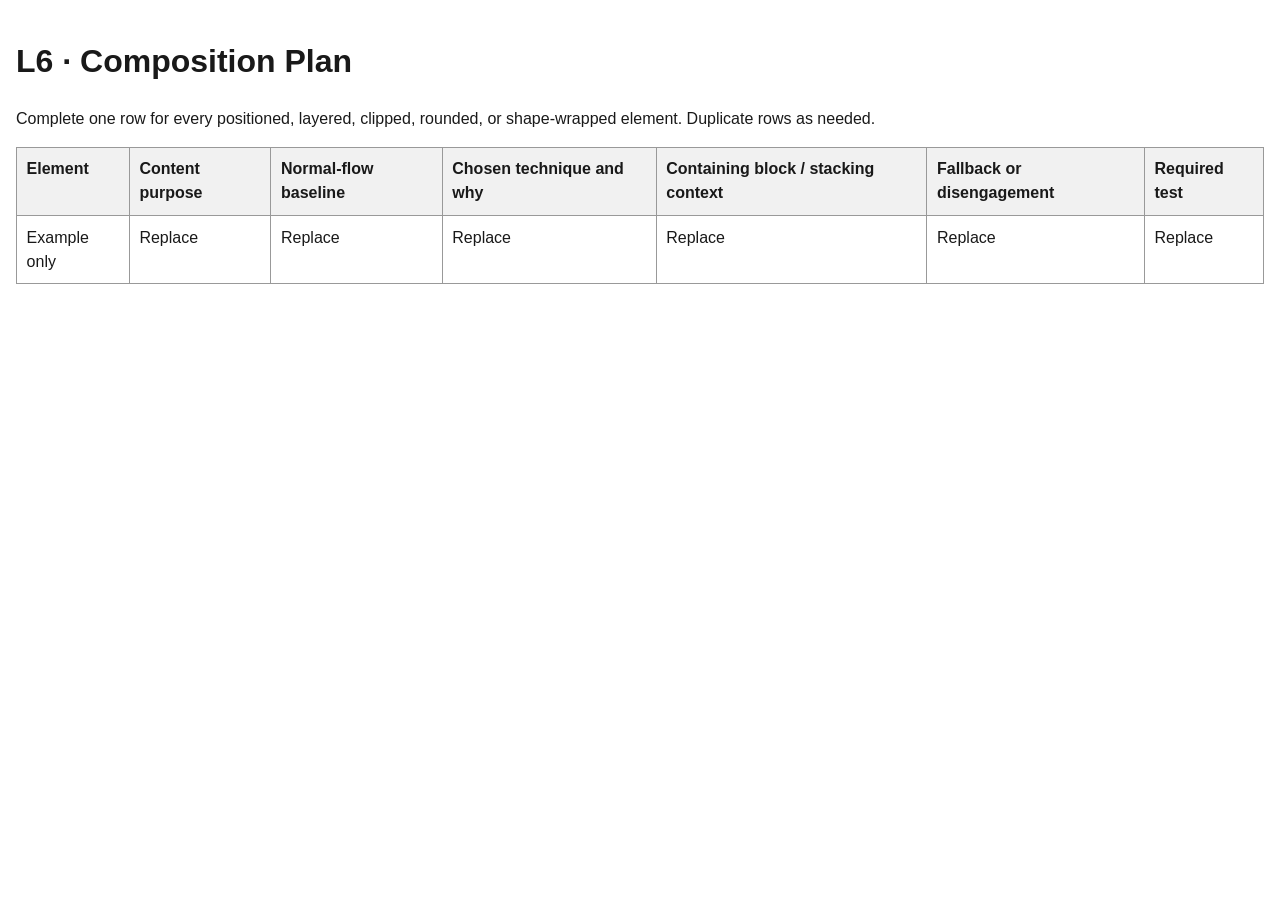
==== composition-plan.html @ f0501179 "Files" ====
<!doctype html>
<html lang="en">
    <head>
        <meta charset="utf-8">
        <meta name="viewport" content="width=device-width,initial-scale=1">
        <title>Composition Plan</title>
        <style>
            body{
                font-family:Arial,sans-serif;
                line-height:1.5;
                max-width:90rem;
                margin:auto;
                padding:1rem;
                color:#191919;
                }
            table{
                width:100%;
                border-collapse:collapse;
                }
            th,td{
                padding:.6rem;
                border:1px solid #999;
                text-align:left;
                vertical-align:top;
                }
            th{
                background:#f1f1f1;
                }
        </style>
        </head>
        <body>
            <h1>L6 · Composition Plan</h1>
            <p>Complete one row for every positioned, layered, clipped, rounded, or shape-wrapped element. Duplicate rows as needed.</p>
            <table>
                <thead>
                    <tr>
                        <th>Element</th>
                        <th>Content purpose</th>
                        <th>Normal-flow baseline</th>
                        <th>Chosen technique and why</th>
                        <th>Containing block / stacking context</th>
                        <th>Fallback or disengagement</th>
                        <th>Required test</th>
                    </tr>
                </thead>
                <tbody>
                    <tr>
                        <td>Example only</td>
                        <td>Replace</td>
                        <td>Replace</td>
                        <td>Replace</td>
                        <td>Replace</td>
                        <td>Replace</td>
                        <td>Replace</td>
                    </tr>
                </tbody>
            </table>
        </body>
        </html>
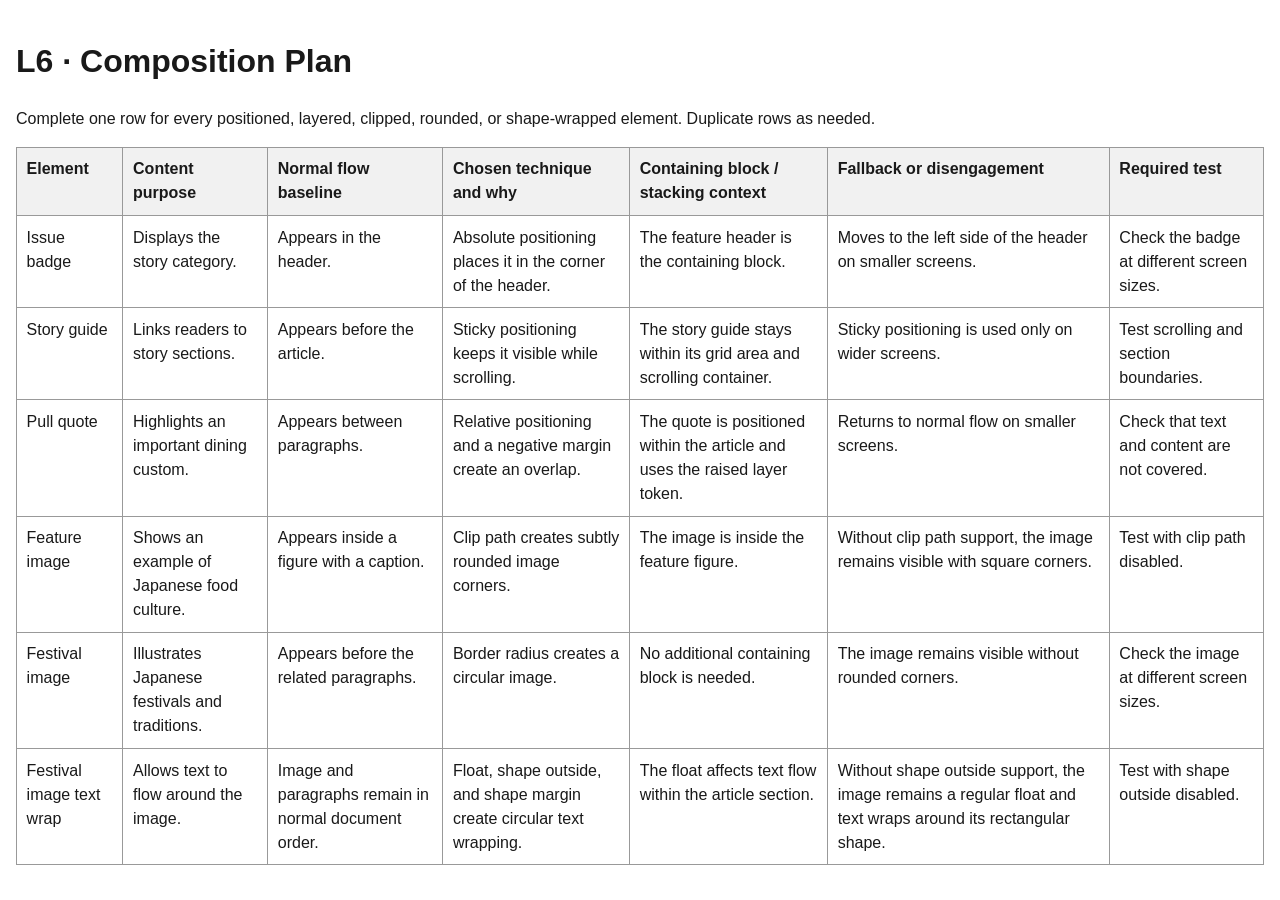
==== commit 0caee6f4: "EDITS" ====
--- a/composition-plan.html
+++ b/composition-plan.html
@@ -36,7 +36,7 @@
                     <tr>
                         <th>Element</th>
                         <th>Content purpose</th>
-                        <th>Normal-flow baseline</th>
+                        <th>Normal flow baseline</th>
                         <th>Chosen technique and why</th>
                         <th>Containing block / stacking context</th>
                         <th>Fallback or disengagement</th>
@@ -45,13 +45,58 @@
                 </thead>
                 <tbody>
                     <tr>
-                        <td>Example only</td>
-                        <td>Replace</td>
-                        <td>Replace</td>
-                        <td>Replace</td>
-                        <td>Replace</td>
-                        <td>Replace</td>
-                        <td>Replace</td>
+                        <td>Issue badge</td>
+                        <td>Displays the story category.</td>
+                        <td>Appears in the header.</td>
+                        <td>Absolute positioning places it in the corner of the header.</td>
+                        <td>The feature header is the containing block.</td>
+                        <td>Moves to the left side of the header on smaller screens.</td>
+                        <td>Check the badge at different screen sizes.</td>
+                    </tr>
+                    <tr>
+                        <td>Story guide</td>
+                        <td>Links readers to story sections.</td>
+                        <td>Appears before the article.</td>
+                        <td>Sticky positioning keeps it visible while scrolling.</td>
+                        <td>The story guide stays within its grid area and scrolling container.</td>
+                        <td>Sticky positioning is used only on wider screens.</td>
+                        <td>Test scrolling and section boundaries.</td>
+                    </tr>
+                    <tr>
+                        <td>Pull quote</td>
+                        <td>Highlights an important dining custom.</td>
+                        <td>Appears between paragraphs.</td>
+                        <td>Relative positioning and a negative margin create an overlap.</td>
+                        <td>The quote is positioned within the article and uses the raised layer token.</td>
+                        <td>Returns to normal flow on smaller screens.</td>
+                        <td>Check that text and content are not covered.</td>
+                    </tr>
+                    <tr>
+                        <td>Feature image</td>
+                        <td>Shows an example of Japanese food culture.</td>
+                        <td>Appears inside a figure with a caption.</td>
+                        <td>Clip path creates subtly rounded image corners.</td>
+                        <td>The image is inside the feature figure.</td>
+                        <td>Without clip path support, the image remains visible with square corners.</td>
+                        <td>Test with clip path disabled.</td>
+                    </tr>
+                    <tr>
+                        <td>Festival image</td>
+                        <td>Illustrates Japanese festivals and traditions.</td>
+                        <td>Appears before the related paragraphs.</td>
+                        <td>Border radius creates a circular image.</td>
+                        <td>No additional containing block is needed.</td>
+                        <td>The image remains visible without rounded corners.</td>
+                        <td>Check the image at different screen sizes.</td>
+                    </tr>
+                    <tr>
+                        <td>Festival image text wrap</td>
+                        <td>Allows text to flow around the image.</td>
+                        <td>Image and paragraphs remain in normal document order.</td>
+                        <td>Float, shape outside, and shape margin create circular text wrapping.</td>
+                        <td>The float affects text flow within the article section.</td>
+                        <td>Without shape outside support, the image remains a regular float and text wraps around its rectangular shape.</td>
+                        <td>Test with shape outside disabled.</td>
                     </tr>
                 </tbody>
             </table>
